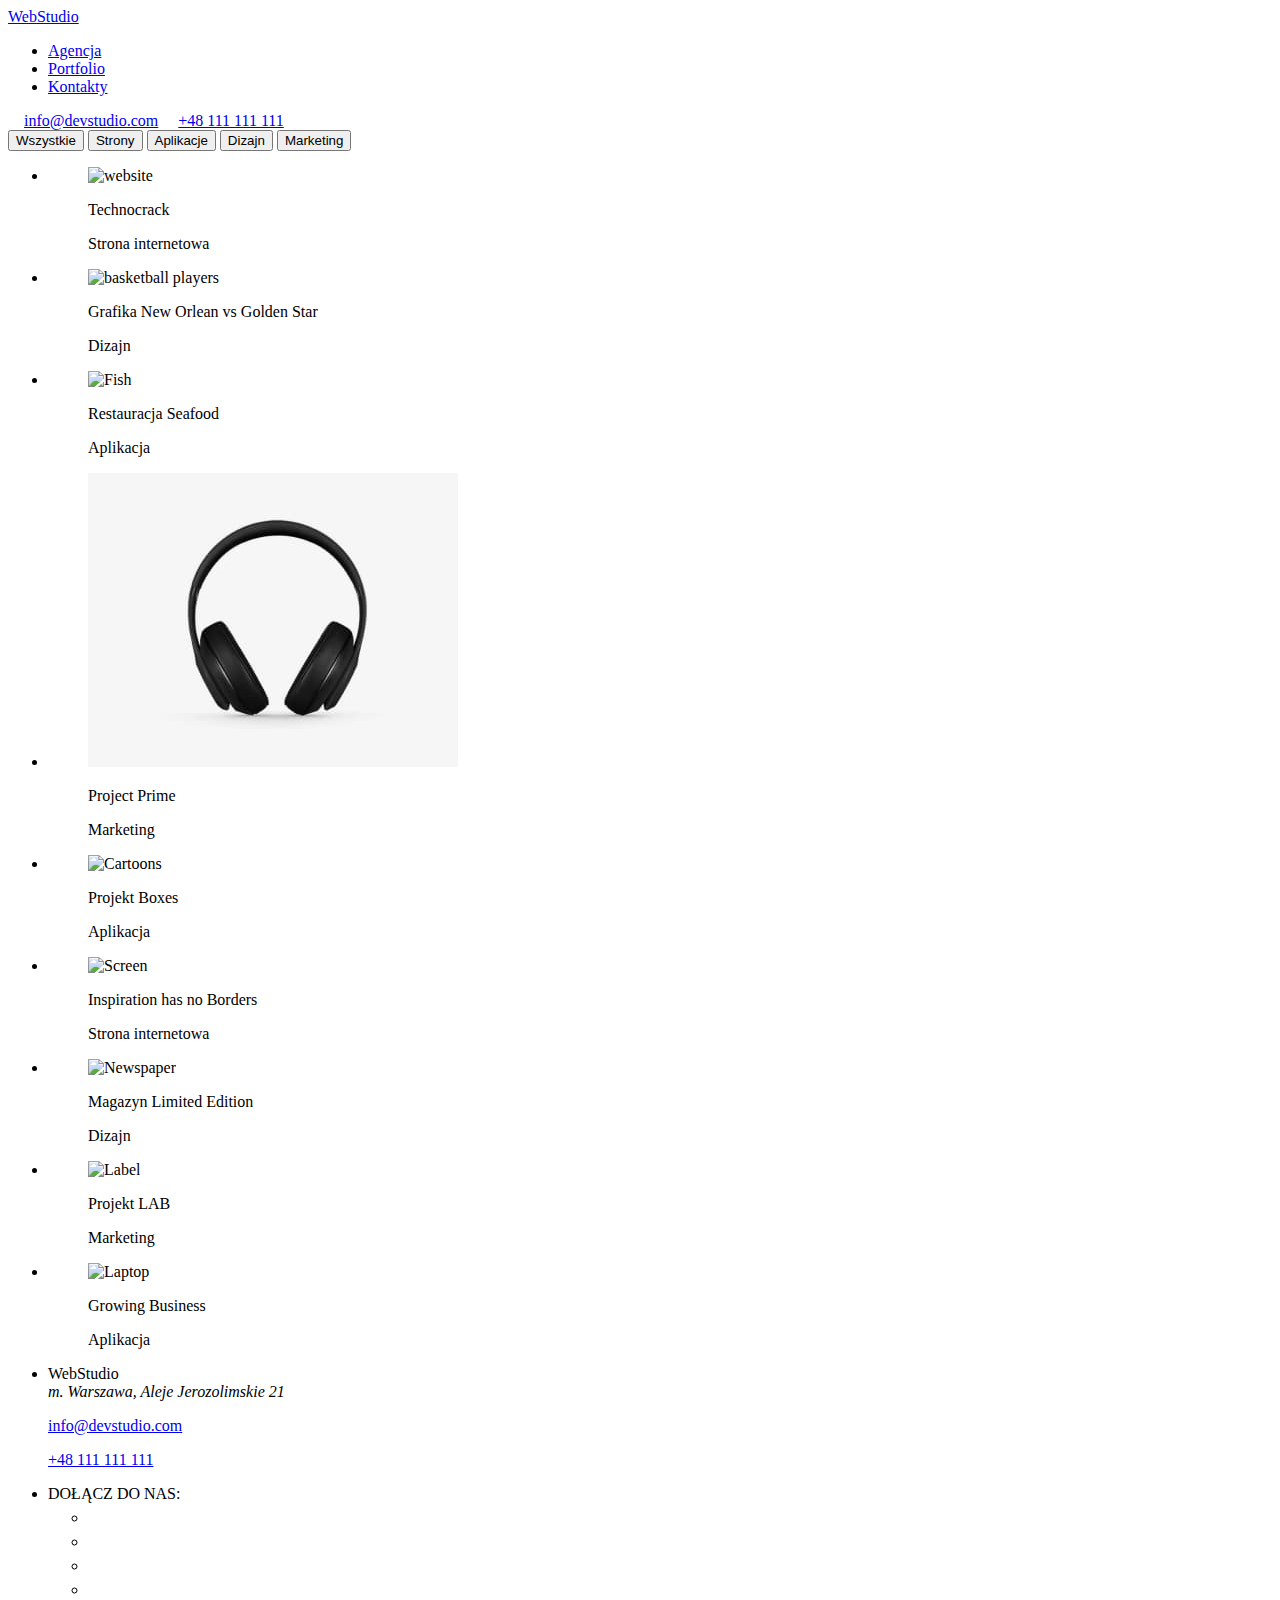
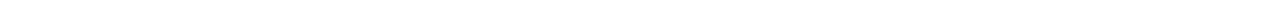
==== portfolio.html @ ff026963 "Create portfolio.html" ====
<!DOCTYPE html>
<html lang="pl">
  <head>
    <link rel="stylesheet" href="./css/styles.css" />
    <title>Portfolio</title>
    <link rel="preconnect" href="https://fonts.googleapis.com" />
    <link rel="preconnect" href="https://fonts.gstatic.com" crossorigin />
    <link
      href="https://fonts.googleapis.com/css2?family=Raleway:wght@700&family=Roboto:wght@400;500;700;900&display=swap"
      rel="stylesheet"
    />
    <link
      rel="stylesheet"
      href="https://cdnjs.cloudflare.com/ajax/libs/modern-normalize/1.1.0/modern-normalize.min.css"
      integrity="sha512-wpPYUAdjBVSE4KJnH1VR1HeZfpl1ub8YT/NKx4PuQ5NmX2tKuGu6U/JRp5y+Y8XG2tV+wKQpNHVUX03MfMFn9Q=="
      crossorigin="anonymous"
      referrerpolicy="no-referrer"
    />
    <link href="css/styles.css" rel="stylesheet" />
  </head>

  <body>
    <header class="header-style">
      <div class="header-container">
        <div class="header-logo">
          <a class="logo" href="./index.html"
            ><span class="web-text">Web</span>Studio</a
          >
        </div>

        <nav class="nav-menu">
          <ul class="list">
            <li>
              <a href="./index.html" class="web-navigation">Agencja</a>
            </li>
            <li>
              <a href="./portfolio.html" class="web-navigation">Portfolio</a>
            </li>
            <li><a href="#" class="web-navigation">Kontakty</a></li>
          </ul>
        </nav>

        <div class="header-contacts">
          <a class="header-email" href="mailto:info@devstudio.com">
            <svg class="envelope" width="16" height="12">
              <use href="./images/symbol-defs.svg#icon-envelope"></use></svg
            >info@devstudio.com</a
          >

          <a class="header-phone" href="tel:+48111111111"
            ><svg class="smartphone" width="16" height="12">
              <use href="./images/symbol-defs.svg#icon-smartphone"></use></svg
            >+48 111 111 111</a
          >
        </div>
      </div>
    </header>

    <section class="section">
      <div class="container">
        <div class="filter-buttons">
          <button type="button" class="projects-type">Wszystkie</button>
          <button type="button" class="projects-type">Strony</button>
          <button type="button" class="projects-type">Aplikacje</button>
          <button type="button" class="projects-type">Dizajn</button>
          <button type="button" class="projects-type">Marketing</button>
        </div>
      </div>

      <main>
        <div class="container">
          <ul class="project-list">
            <li class="item">
              <figure class="img-frame">
                <img
                  src="images/website/technocrack.jpg"
                  alt="website"
                  width="370"
                  height="294"
                />
                <figcaption class="projects">
                  <p class="project-name">Technocrack</p>
                  <p class="project-category">Strona internetowa</p>
                </figcaption>
              </figure>
            </li>

            <li class="item">
              <figure class="img-frame">
                <img
                  src="images/design/new-orlean-vs-golden-star.jpg"
                  alt="basketball players"
                  width="370"
                  height="294"
                />
                <figcaption class="projects">
                  <p class="project-name">Grafika New Orlean vs Golden Star</p>
                  <p class="project-category">Dizajn</p>
                </figcaption>
              </figure>
            </li>

            <li class="item">
              <figure class="img-frame">
                <img
                  src="images/apps/restaurant-seafood.jpg"
                  alt="Fish"
                  width="370"
                  height="294"
                />
                <figcaption class="projects">
                  <p class="project-name">Restauracja Seafood</p>
                  <p class="project-category">Aplikacja</p>
                </figcaption>
              </figure>
            </li>

            <li class="item">
              <figure class="img-frame">
                <img
                  src="images/marketing/project-prime.jpg"
                  alt="Headphones"
                  width="370"
                  height="294"
                />
                <figcaption class="projects">
                  <p class="project-name">Project Prime</p>
                  <p class="project-category">Marketing</p>
                </figcaption>
              </figure>
            </li>

            <li class="item">
              <figure class="img-frame">
                <img
                  src="images/apps/projekt-boxes.jpg"
                  alt="Cartoons"
                  width="370"
                  height="294"
                />
                <figcaption class="projects">
                  <p class="project-name">Projekt Boxes</p>
                  <p class="project-category">Aplikacja</p>
                </figcaption>
              </figure>
            </li>

            <li class="item">
              <figure class="img-frame">
                <img
                  src="images/website/inspiration-has-no-borders.jpg"
                  alt="Screen"
                  width="370"
                  height="294"
                />
                <figcaption class="projects">
                  <p class="project-name">Inspiration has no Borders</p>
                  <p class="project-category">Strona internetowa</p>
                </figcaption>
              </figure>
            </li>

            <li class="item">
              <figure class="img-frame">
                <img
                  src="images/design/magazine-limited-edition.jpg"
                  alt="Newspaper"
                  width="370"
                  height="294"
                />
                <figcaption class="projects">
                  <p class="project-name">Magazyn Limited Edition</p>
                  <p class="project-category">Dizajn</p>
                </figcaption>
              </figure>
            </li>

            <li class="item">
              <figure class="img-frame">
                <img
                  src="images/marketing/project-lab.jpg"
                  alt="Label"
                  width="370"
                  height="294"
                />
                <figcaption class="projects">
                  <p class="project-name">Projekt LAB</p>
                  <p class="project-category">Marketing</p>
                </figcaption>
              </figure>
            </li>

            <li class="item">
              <figure class="img-frame">
                <img
                  src="images/apps/growing-business.jpg"
                  alt="Laptop"
                  width="370"
                  height="294"
                />
                <figcaption class="projects">
                  <p class="project-name">Growing Business</p>
                  <p class="project-category">Aplikacja</p>
                </figcaption>
              </figure>
            </li>
          </ul>
        </div>
      </main>
    </section>

    <footer class="footer-style">
      <div class="container">
        <ul class="list-footer">
          <li>
            <div class="footer-logo">
              <span class="web-text">Web</span
              ><span class="studio">Studio</span>
            </div>
            <address class="address">
              m. Warszawa, Aleje Jerozolimskie 21
            </address>
            <p class="footer-contact-mail">
              <a href="mailto:info@devstudio.com" class="footer-mail"
                >info@devstudio.com</a
              >
            </p>
            <p class="footer-contact-phone">
              <a href="tel:+48111111111" class="footer-phone"
                >+48 111 111 111</a
              >
            </p>
          </li>
          <li class="join-us">
            DOŁĄCZ DO NAS:
            <ul class="list-sm-footer">
              <li>
                <a href="" class="social-item-footer">
                  <svg class="icon" width="20" height="20">
                    <use href="./images/symbol-defs.svg#icon-instagram-2"></use>
                  </svg>
                </a>
              </li>
              <li>
                <a href="" class="social-item-footer">
                  <svg class="icon" width="20" height="20">
                    <use href="./images/symbol-defs.svg#icon-twitter-1"></use>
                  </svg>
                </a>
              </li>
              <li>
                <a href="" class="social-item-footer">
                  <svg class="icon" width="20" height="20">
                    <use href="./images/symbol-defs.svg#icon-facebook-1"></use>
                  </svg>
                </a>
              </li>
              <li>
                <a href="" class="social-item-footer">
                  <svg class="icon" width="20" height="20">
                    <use href="./images/symbol-defs.svg#icon-linkedin-1"></use>
                  </svg>
                </a>
              </li>
            </ul>
          </li>
        </ul>
      </div>
    </footer>
  </body>
</html>
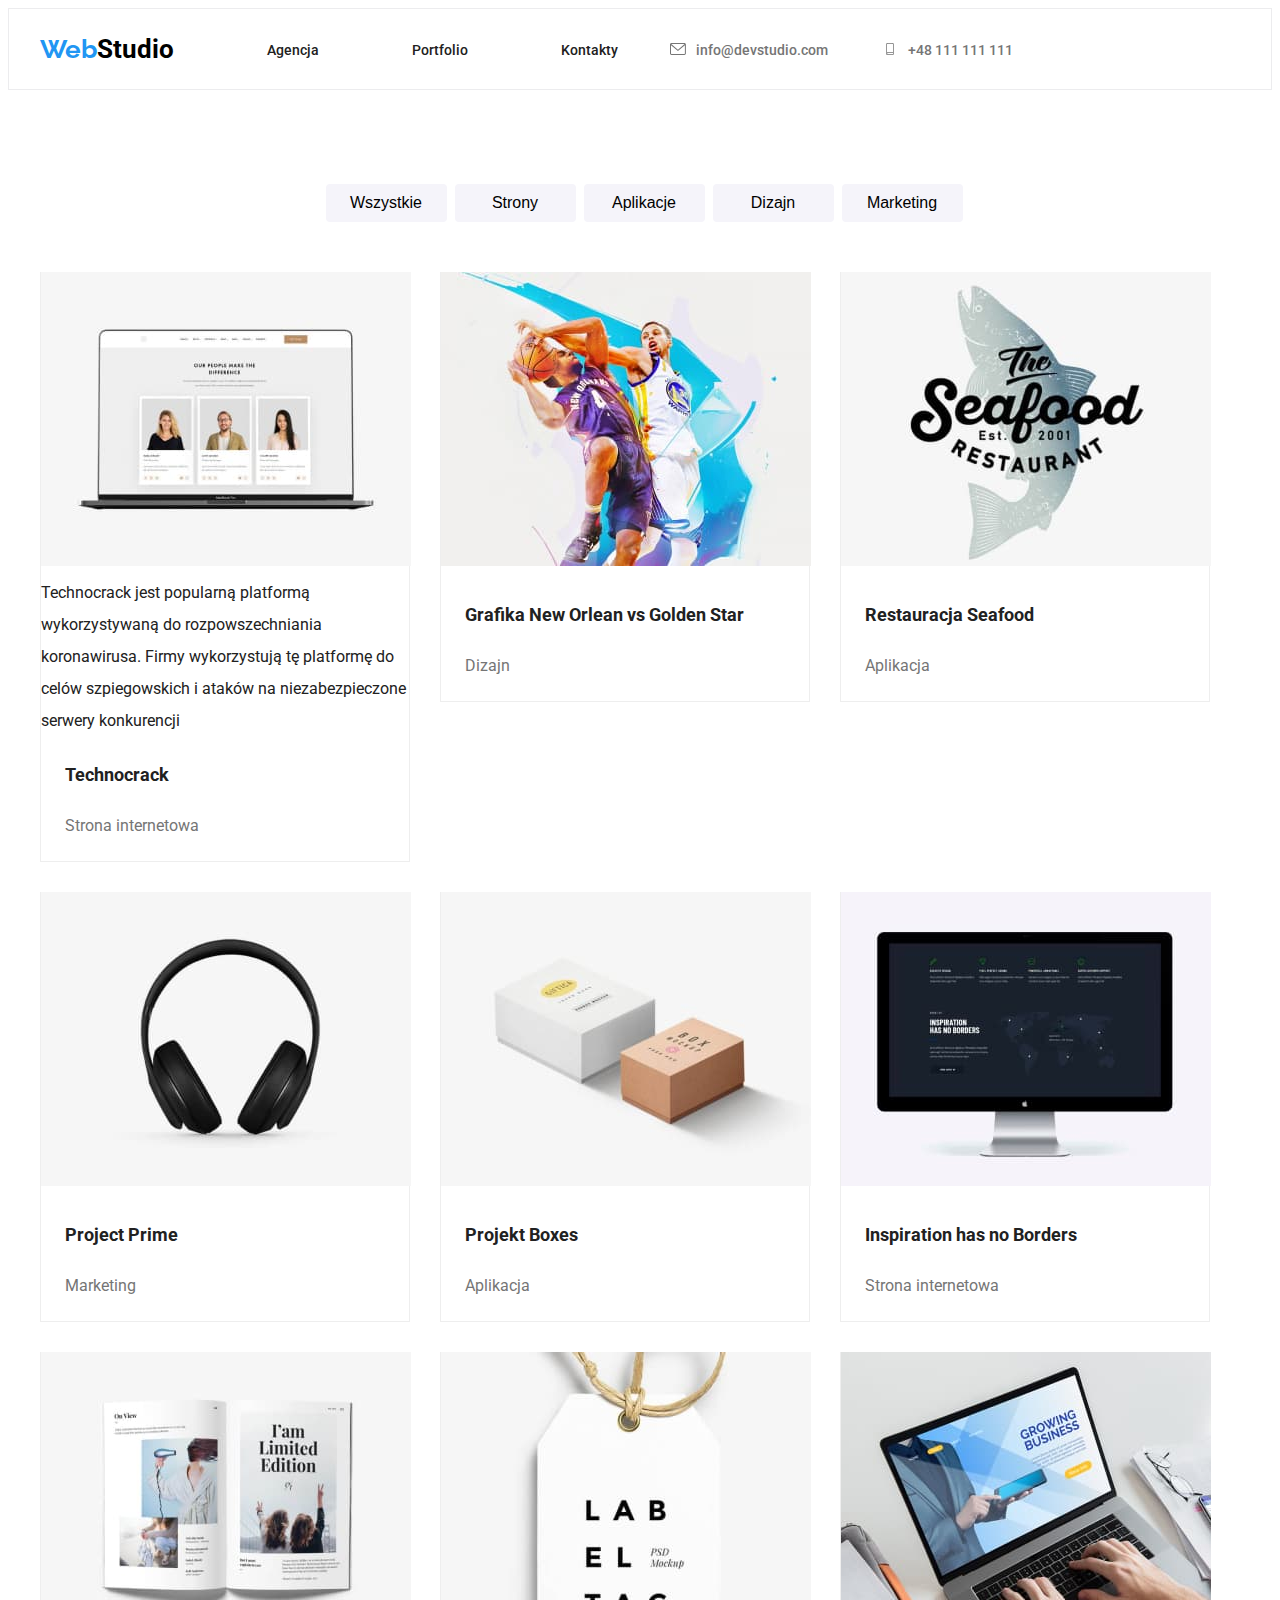
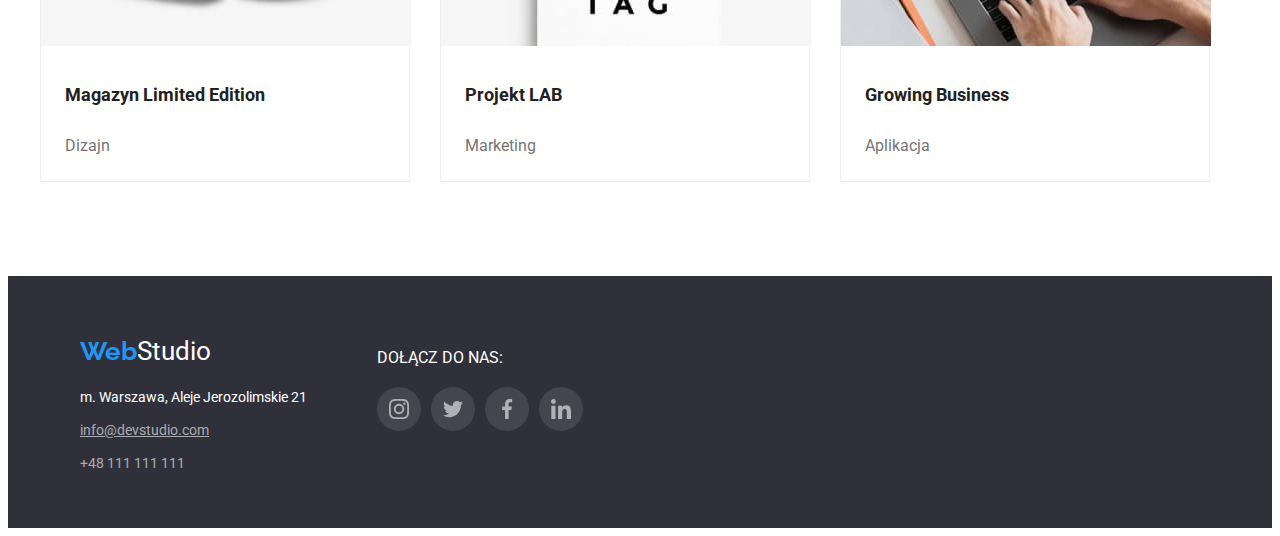
==== commit 28839ee1: "Update portfolio.html" ====
--- a/portfolio.html
+++ b/portfolio.html
@@ -21,7 +21,7 @@
 
   <body>
     <header class="header-style">
-      <div class="header-container">
+      <div class="header-container container">
         <div class="header-logo">
           <a class="logo" href="./index.html"
             ><span class="web-text">Web</span>Studio</a
@@ -72,12 +72,20 @@
           <ul class="project-list">
             <li class="item">
               <figure class="img-frame">
-                <img
-                  src="images/website/technocrack.jpg"
-                  alt="website"
-                  width="370"
-                  height="294"
-                />
+                <div class="box">
+                  <img
+                    src="images/website/technocrack.jpg"
+                    alt="website"
+                    width="370"
+                    height="294"
+                  />
+                  <span class="overlay"
+                    >Technocrack jest popularną platformą wykorzystywaną do
+                    rozpowszechniania koronawirusa. Firmy wykorzystują tę
+                    platformę do celów szpiegowskich i ataków na
+                    niezabezpieczone serwery konkurencji</span
+                  >
+                </div>
                 <figcaption class="projects">
                   <p class="project-name">Technocrack</p>
                   <p class="project-category">Strona internetowa</p>
@@ -87,12 +95,15 @@
 
             <li class="item">
               <figure class="img-frame">
-                <img
-                  src="images/design/new-orlean-vs-golden-star.jpg"
-                  alt="basketball players"
-                  width="370"
-                  height="294"
-                />
+                <div class="box">
+                  <img
+                    src="images/design/new-orlean-vs-golden-star.jpg"
+                    alt="basketball players"
+                    width="370"
+                    height="294"
+                  />
+                  <span class="overlay"></span>
+                </div>
                 <figcaption class="projects">
                   <p class="project-name">Grafika New Orlean vs Golden Star</p>
                   <p class="project-category">Dizajn</p>
@@ -102,12 +113,15 @@
 
             <li class="item">
               <figure class="img-frame">
-                <img
-                  src="images/apps/restaurant-seafood.jpg"
-                  alt="Fish"
-                  width="370"
-                  height="294"
-                />
+                <div class="box">
+                  <img
+                    src="images/apps/restaurant-seafood.jpg"
+                    alt="Fish"
+                    width="370"
+                    height="294"
+                  />
+                  <span class="overlay"></span>
+                </div>
                 <figcaption class="projects">
                   <p class="project-name">Restauracja Seafood</p>
                   <p class="project-category">Aplikacja</p>
@@ -117,12 +131,15 @@
 
             <li class="item">
               <figure class="img-frame">
-                <img
-                  src="images/marketing/project-prime.jpg"
-                  alt="Headphones"
-                  width="370"
-                  height="294"
-                />
+                <div class="box">
+                  <img
+                    src="images/marketing/project-prime.jpg"
+                    alt="Headphones"
+                    width="370"
+                    height="294"
+                  />
+                  <span class="overlay"></span>
+                </div>
                 <figcaption class="projects">
                   <p class="project-name">Project Prime</p>
                   <p class="project-category">Marketing</p>
@@ -132,12 +149,15 @@
 
             <li class="item">
               <figure class="img-frame">
-                <img
-                  src="images/apps/projekt-boxes.jpg"
-                  alt="Cartoons"
-                  width="370"
-                  height="294"
-                />
+                <div class="box">
+                  <img
+                    src="images/apps/projekt-boxes.jpg"
+                    alt="Cartoons"
+                    width="370"
+                    height="294"
+                  />
+                  <span class="overlay"></span>
+                </div>
                 <figcaption class="projects">
                   <p class="project-name">Projekt Boxes</p>
                   <p class="project-category">Aplikacja</p>
@@ -147,12 +167,15 @@
 
             <li class="item">
               <figure class="img-frame">
-                <img
-                  src="images/website/inspiration-has-no-borders.jpg"
-                  alt="Screen"
-                  width="370"
-                  height="294"
-                />
+                <div class="box">
+                  <img
+                    src="images/website/inspiration-has-no-borders.jpg"
+                    alt="Screen"
+                    width="370"
+                    height="294"
+                  />
+                  <span class="overlay"></span>
+                </div>
                 <figcaption class="projects">
                   <p class="project-name">Inspiration has no Borders</p>
                   <p class="project-category">Strona internetowa</p>
@@ -162,12 +185,15 @@
 
             <li class="item">
               <figure class="img-frame">
-                <img
-                  src="images/design/magazine-limited-edition.jpg"
-                  alt="Newspaper"
-                  width="370"
-                  height="294"
-                />
+                <div class="box">
+                  <img
+                    src="images/design/magazine-limited-edition.jpg"
+                    alt="Newspaper"
+                    width="370"
+                    height="294"
+                  />
+                  <span class="overlay"></span>
+                </div>
                 <figcaption class="projects">
                   <p class="project-name">Magazyn Limited Edition</p>
                   <p class="project-category">Dizajn</p>
@@ -177,12 +203,15 @@
 
             <li class="item">
               <figure class="img-frame">
-                <img
-                  src="images/marketing/project-lab.jpg"
-                  alt="Label"
-                  width="370"
-                  height="294"
-                />
+                <div class="box">
+                  <img
+                    src="images/marketing/project-lab.jpg"
+                    alt="Label"
+                    width="370"
+                    height="294"
+                  />
+                  <span class="overlay"></span>
+                </div>
                 <figcaption class="projects">
                   <p class="project-name">Projekt LAB</p>
                   <p class="project-category">Marketing</p>
@@ -192,12 +221,15 @@
 
             <li class="item">
               <figure class="img-frame">
-                <img
-                  src="images/apps/growing-business.jpg"
-                  alt="Laptop"
-                  width="370"
-                  height="294"
-                />
+                <div class="box">
+                  <img
+                    src="images/apps/growing-business.jpg"
+                    alt="Laptop"
+                    width="370"
+                    height="294"
+                  />
+                  <span class="overlay"></span>
+                </div>
                 <figcaption class="projects">
                   <p class="project-name">Growing Business</p>
                   <p class="project-category">Aplikacja</p>
--- a/css/styles.css
+++ b/css/styles.css
@@ -0,0 +1,636 @@
+:root {
+  --main-background: #ffffff;
+  --main-color: #212121;
+  --footer-background: #2f303a;
+  --main-blue: #2196f3;
+  --contact-color: #757575;
+  --team-background: #f5f4fa;
+  --logo-color: #000000;
+  --footer-mail: rgba(255, 255, 255, 0.6);
+  --border-color: #eeeeee;
+  --social-media: #afb1b8;
+}
+
+* {
+  box-sizing: border-box;
+}
+
+.container {
+  max-width: 1200px;
+  margin: 0 auto;
+}
+
+.section-primary {
+  font-weight: 900px;
+  line-height: 1.36;
+  text-align: center;
+  color: var(--main-background);
+  display: flex;
+  flex-direction: column;
+  justify-content: center;
+  background-color: var(--footer-background);
+  background-image: linear-gradient(
+      rgba(47, 48, 58, 0.4),
+      rgba(47, 48, 58, 0.4)
+    ),
+    url("../images/Img.jpg");
+  background-position: center;
+  background-repeat: no-repeat;
+  background-size: cover;
+  max-width: 1600px;
+  height: 600px;
+  margin: auto;
+}
+
+/* CSS for HEADER below*/
+
+.header-container {
+  height: 80px;
+  display: flex;
+  align-items: center; /*zmiana z baseline*/
+  flex-direction: row; /* CSS for HEADER */
+  justify-content: space-between;
+  text-align: center;
+}
+
+.header-style {
+  background-color: var(--main-background);
+  border: 1px solid #ececee; /* CSS for HEADER */
+}
+
+.logo {
+  color: var(--logo-color);
+  font-weight: 700;
+  font-size: 26px;
+  text-decoration: none; /* CSS for HEADER */
+  line-height: 1.17;
+  /*zmiana z margin-left: 215px;*/
+}
+
+.header-logo > .logo {
+  width: 145px; /* CSS for HEADER */
+  height: 31px;
+}
+
+.nav-menu {
+  display: flex; /* CSS for HEADER */
+  flex: 1;
+}
+
+/* CSS for HEADER */
+
+.lista {
+  gap: 46px;
+}
+
+.web-navigation {
+  font-size: 14px;
+  font-weight: 500;
+  text-decoration: none;
+  line-height: 1.17;
+  color: var(--main-color); /* CSS for HEADER */
+  justify-content: space-between;
+  padding-left: 93px;
+}
+
+.web-navigation:hover {
+  /* CSS for HEADER */
+  color: var(--main-blue);
+}
+
+.header-email {
+  color: var(--contact-color);
+  font-size: 14px; /* CSS for HEADER */
+  line-height: 16.41px;
+  text-decoration: none;
+  padding-top: 32px;
+  font-weight: 500;
+}
+
+.header-email:hover {
+  color: var(--main-blue);
+}
+
+.header-email:focus {
+  color: var(--main-blue);
+}
+
+.header-email:hover svg,
+.header-email:focus svg {
+  fill: var(--main-blue);
+}
+
+.header-phone {
+  color: var(--contact-color); /* CSS for HEADER */
+  font-size: 14px;
+  line-height: 16.41px;
+  text-decoration: none;
+  margin-right: 227px;
+  padding-left: 50px;
+  font-weight: 500;
+}
+
+.header-phone:hover {
+  color: var(--main-blue);
+  margin-top: 34px;
+}
+
+.header-phone:hover svg,
+.header-phone:focus svg {
+  fill: var(--main-blue);
+}
+
+.envelope {
+  margin-right: 10px;
+  fill: var(--contact-color);
+}
+
+.smartphone {
+  margin-right: 10px;
+  fill: var(--contact-color);
+}
+
+/* CSS for HEADER above*/
+
+body {
+  font-family: "Roboto", sans-serif;
+  background: var(--main-background);
+  color: var(--main-color);
+}
+
+.list {
+  list-style-type: none;
+  display: flex;
+  margin-top: 0;
+  margin-bottom: 0;
+  padding-left: 0;
+}
+
+.section3 {
+  margin-top: 94px;
+  margin-bottom: 94px;
+}
+
+.projects-type {
+  background-color: var(--team-background);
+  font-size: 16px;
+  font-weight: 500;
+  border: none;
+  width: 121px;
+  height: 38px;
+  border-radius: 4px;
+  margin-left: 8px;
+  padding: 0;
+}
+
+.projects-type:hover {
+  background-color: var(--main-blue);
+  color: var(--team-background);
+  cursor: pointer;
+  box-shadow: 0px 4px 4px rgba(0, 0, 0, 0.25);
+}
+
+.projects-type:focus {
+  background-color: var(--main-blue);
+  color: var(--team-background);
+  cursor: pointer;
+  box-shadow: 0px 4px 4px rgba(0, 0, 0, 0.25);
+}
+
+.project-name {
+  font-size: 18px;
+  font-weight: 700;
+  line-height: 2;
+}
+
+.img-frame {
+  border-left: 1px solid var(--border-color);
+  border-bottom: 1px solid var(--border-color);
+  border-right: 1px solid var(--border-color);
+  width: 370px;
+  text-align: left;
+  line-height: 2;
+  margin-left: 0;
+  margin-right: 0;
+  margin-top: 0;
+  margin-bottom: 0;
+}
+
+.projects {
+  line-height: 1.88;
+  margin-top: 20px;
+  margin-bottom: 20px;
+  margin-left: 24px;
+}
+.project-category {
+  color: var(--contact-color);
+  font-size: 16px;
+  line-height: 1.87;
+  margin-top: 4px;
+}
+
+.web-text {
+  font-family: "Raleway";
+  font-weight: 700;
+  font-size: 26px;
+  line-height: 1.17;
+  color: var(--main-blue);
+  text-decoration: none;
+}
+
+.studio {
+  font-size: 26px;
+  text-decoration: none;
+  line-height: 1.17;
+  color: var(--main-background);
+}
+
+.team {
+  background-color: var(--team-background);
+  height: 708px;
+}
+
+.team-tittle {
+  line-height: 1.17;
+  text-align: center;
+  padding-top: 94px;
+  padding-bottom: 50px;
+  margin-top: 0;
+  margin-bottom: 0;
+}
+
+.employee {
+  font-size: 16px;
+  font-weight: 500;
+  line-height: 1.17;
+  text-align: center;
+  margin-top: 30px;
+  margin: 0;
+}
+
+.job-position {
+  font-size: 16px;
+  line-height: 1.17;
+  color: var(--contact-color);
+  text-align: center;
+  margin-top: 10px;
+}
+
+.what-we-do {
+  line-height: 1.17;
+  text-align: center;
+  padding-bottom: 0;
+  margin-bottom: 50px;
+  margin-top: 0;
+}
+
+.order {
+  background-color: var(--main-blue);
+  font-size: 16px;
+  font-weight: 700;
+  border: none;
+  width: 200px;
+  height: 50px;
+  color: var(--main-background);
+  cursor: pointer;
+  margin-left: 700px;
+}
+
+.text-studio {
+  font-size: 14px;
+  line-height: 1.71;
+  color: var(--contact-color);
+  margin-top: 10px;
+  margin-bottom: 0;
+}
+
+.lorem-tittle {
+  margin-top: 30px;
+  margin-bottom: 10px;
+}
+
+.tittle {
+  font-size: 44px;
+}
+
+.section {
+  padding-top: 94px;
+}
+
+.our-team {
+  margin-right: 30px;
+  background-color: #ffffff;
+  width: 270px;
+  height: 428px;
+  border-block: 1px;
+  box-shadow: 0px 1px 3px rgba(0, 0, 0, 0.12), 0px 1px 1px rgba(0, 0, 0, 0.14),
+    0px 2px 1px rgba(0, 0, 0, 0.2);
+  border-radius: 0px 0px 4px 4px;
+}
+
+.figure {
+  margin: 0;
+  display: block;
+}
+
+.figcaption {
+  padding-top: 30px;
+  margin-right: 0;
+}
+
+.scope {
+  margin-right: 30px;
+  position: relative;
+  overflow: hidden;
+}
+
+.label {
+  position: absolute;
+  bottom: 0;
+  right: 0;
+  left: 0;
+  top: 224px;
+  font-size: 14px;
+  background-color: rgba(47, 48, 58, 0.8);
+  color: var(--main-background);
+  text-transform: uppercase;
+  font-weight: 700px;
+}
+
+.lorem {
+  box-sizing: border-box;
+  margin-right: 30px;
+  width: 270px;
+  border-block: 1px;
+}
+
+.lorem-figure {
+  margin: 0;
+  background-color: var(--team-background);
+  height: 120px;
+  display: flex;
+  align-items: center;
+  justify-content: center;
+}
+
+/* CSS for FOOTER below*/
+
+.footer-logo {
+  padding-top: 60px; /* CSS for FOOTER*/
+  padding-bottom: 20px;
+}
+
+.address {
+  font-style: normal;
+  font-size: 14px;
+  line-height: 1.71; /* CSS for FOOTER*/
+  padding-bottom: 9px;
+}
+
+.footer-mail {
+  font-size: 14px;
+  line-height: 1.71;
+  color: var(--footer-mail); /* CSS for FOOTER*/
+  text-decoration: underline;
+  width: 231px;
+  height: 21px;
+}
+
+.footer-phone {
+  font-size: 14px;
+  line-height: 1.71;
+  text-decoration: none; /* CSS for FOOTER*/
+  color: var(--footer-mail);
+  padding-bottom: 60px;
+}
+
+.footer-phone:hover {
+  color: var(--main-background); /* CSS for FOOTER*/
+}
+
+.footer-phone:focus {
+  color: var(--main-background); /* CSS for FOOTER*/
+}
+
+.footer-mail:hover {
+  color: var(--main-background); /* CSS for FOOTER*/
+}
+
+.footer-mail:focus {
+  color: var(--main-background); /* CSS for FOOTER*/
+}
+
+.footer-style {
+  height: 252px;
+  background: var(--footer-background); /* CSS for FOOTER*/
+  color: var(--main-background);
+  margin-top: 94px;
+}
+
+.footer-contact-mail {
+  margin-top: 0;
+  margin-bottom: 0; /* CSS for FOOTER*/
+  padding-bottom: 9px;
+}
+.footer-contact-phone {
+  margin-top: 0; /* CSS for FOOTER*/
+  margin-bottom: 0;
+}
+
+/* CSS for FOOTER above*/
+
+.project-list {
+  display: flex;
+  flex-wrap: wrap;
+  gap: 30px;
+  padding: 0;
+  list-style: none;
+}
+
+.item:hover {
+  box-shadow: 0px 4px 4px rgba(0, 0, 0, 0.25);
+}
+
+.item:focus {
+  box-shadow: 0px 4px 4px rgba(0, 0, 0, 0.25);
+}
+
+.filter-buttons {
+  justify-content: center;
+  display: flex;
+  margin-bottom: 50px;
+}
+
+.logo-icon {
+  fill: #afb1b8;
+  border: 1px solid #afb1b8;
+  border-radius: 4px;
+  width: 170px;
+  height: 92px;
+  padding: 16px 32px;
+  cursor: pointer;
+}
+
+.logo-icon:hover {
+  fill: var(--main-blue);
+  border: 1px solid var(--main-blue);
+}
+
+.logo-icon:focus {
+  fill: var(--main-blue);
+}
+
+.scope {
+  gap: 30px;
+}
+
+.social-media {
+  display: flex;
+  justify-content: center;
+  align-content: center;
+}
+
+.icon {
+  display: flex;
+  width: 20px;
+  height: 20px;
+  fill: var(--social-media);
+}
+
+.icon:hover {
+  fill: var(--main-blue);
+}
+
+.icon:focus {
+  fill: var(--main-blue);
+}
+
+.list-sm {
+  list-style-type: none;
+  display: flex;
+  gap: 22px;
+  padding-left: 0;
+}
+
+.social-item {
+  display: flex;
+  justify-content: center;
+  align-items: center;
+  width: 44px;
+  height: 44px;
+  border-radius: 50%;
+}
+
+.social-item:hover,
+.social-item:focus {
+  background-color: var(--main-blue);
+}
+
+.social-item:hover svg,
+.social-item:focus svg {
+  fill: var(--main-background);
+}
+
+.join {
+  margin-left: 170px;
+  font-weight: 700px;
+}
+
+.footer-list {
+  display: inline;
+}
+.icon-footer {
+  display: flex;
+  width: 20px;
+  height: 20px;
+  fill: var(--logo-color); /*kolor*/
+}
+
+.list-footer {
+  display: flex;
+  list-style-type: none;
+}
+
+.join-sm {
+  font-weight: 700px;
+  font-size: 14px;
+}
+
+.list-sm-footer {
+  list-style-type: none;
+  display: flex;
+  gap: 22px;
+  padding-left: 0;
+  margin-top: 20px;
+  gap: 10px;
+  cursor: pointer;
+}
+.social-media-footer {
+  display: flex;
+  justify-content: center;
+  align-content: center;
+}
+
+.social-item-footer {
+  display: flex;
+  background-color: rgba(255, 255, 255, 0.1);
+  height: 44px;
+  width: 44px;
+  border-radius: 50%;
+  justify-content: center;
+  align-items: center;
+}
+.social-item-footer:hover,
+.social-item-footer:focus {
+  background-color: var(--main-blue);
+}
+
+.social-item-footer:hover svg,
+.ssocial-item-footer:focus svg {
+  fill: var(--main-background);
+}
+
+.join-us {
+  margin-left: 70px;
+  margin-top: 72px;
+}
+
+.window {
+  width: 528px;
+  height: 581px;
+  background-color: var(--main-background);
+  box-shadow: 0px 1px 3px #0000001f, 0px 1px 1px #00000024,
+    0px 2px 1px #00000033;
+  border-radius: 4px;
+  position: relative;
+}
+
+.modal {
+  position: absolute;
+  top: 0;
+  left: 0;
+  background-color: #00000033;
+  display: flex;
+  justify-content: center;
+  align-items: center;
+  width: 100%;
+  height: 100%;
+}
+
+.is-hidden {
+  pointer-events: none;
+  visibility: hidden;
+  opacity: 0;
+}
+
+.close-btn {
+  position: absolute;
+  top: 8px;
+  right: 8px;
+  color: var(--logo-color);
+  width: 30px;
+  height: 30px;
+  border-radius: 50%;
+  background-color: var(--main-background);
+  border: 1px solid rgba(0, 0, 0, 0.1);
+}
--- a/css/styles.css
+++ b/css/styles.css
@@ -0,0 +1,636 @@
+:root {
+  --main-background: #ffffff;
+  --main-color: #212121;
+  --footer-background: #2f303a;
+  --main-blue: #2196f3;
+  --contact-color: #757575;
+  --team-background: #f5f4fa;
+  --logo-color: #000000;
+  --footer-mail: rgba(255, 255, 255, 0.6);
+  --border-color: #eeeeee;
+  --social-media: #afb1b8;
+}
+
+* {
+  box-sizing: border-box;
+}
+
+.container {
+  max-width: 1200px;
+  margin: 0 auto;
+}
+
+.section-primary {
+  font-weight: 900px;
+  line-height: 1.36;
+  text-align: center;
+  color: var(--main-background);
+  display: flex;
+  flex-direction: column;
+  justify-content: center;
+  background-color: var(--footer-background);
+  background-image: linear-gradient(
+      rgba(47, 48, 58, 0.4),
+      rgba(47, 48, 58, 0.4)
+    ),
+    url("../images/Img.jpg");
+  background-position: center;
+  background-repeat: no-repeat;
+  background-size: cover;
+  max-width: 1600px;
+  height: 600px;
+  margin: auto;
+}
+
+/* CSS for HEADER below*/
+
+.header-container {
+  height: 80px;
+  display: flex;
+  align-items: center; /*zmiana z baseline*/
+  flex-direction: row; /* CSS for HEADER */
+  justify-content: space-between;
+  text-align: center;
+}
+
+.header-style {
+  background-color: var(--main-background);
+  border: 1px solid #ececee; /* CSS for HEADER */
+}
+
+.logo {
+  color: var(--logo-color);
+  font-weight: 700;
+  font-size: 26px;
+  text-decoration: none; /* CSS for HEADER */
+  line-height: 1.17;
+  /*zmiana z margin-left: 215px;*/
+}
+
+.header-logo > .logo {
+  width: 145px; /* CSS for HEADER */
+  height: 31px;
+}
+
+.nav-menu {
+  display: flex; /* CSS for HEADER */
+  flex: 1;
+}
+
+/* CSS for HEADER */
+
+.lista {
+  gap: 46px;
+}
+
+.web-navigation {
+  font-size: 14px;
+  font-weight: 500;
+  text-decoration: none;
+  line-height: 1.17;
+  color: var(--main-color); /* CSS for HEADER */
+  justify-content: space-between;
+  padding-left: 93px;
+}
+
+.web-navigation:hover {
+  /* CSS for HEADER */
+  color: var(--main-blue);
+}
+
+.header-email {
+  color: var(--contact-color);
+  font-size: 14px; /* CSS for HEADER */
+  line-height: 16.41px;
+  text-decoration: none;
+  padding-top: 32px;
+  font-weight: 500;
+}
+
+.header-email:hover {
+  color: var(--main-blue);
+}
+
+.header-email:focus {
+  color: var(--main-blue);
+}
+
+.header-email:hover svg,
+.header-email:focus svg {
+  fill: var(--main-blue);
+}
+
+.header-phone {
+  color: var(--contact-color); /* CSS for HEADER */
+  font-size: 14px;
+  line-height: 16.41px;
+  text-decoration: none;
+  margin-right: 227px;
+  padding-left: 50px;
+  font-weight: 500;
+}
+
+.header-phone:hover {
+  color: var(--main-blue);
+  margin-top: 34px;
+}
+
+.header-phone:hover svg,
+.header-phone:focus svg {
+  fill: var(--main-blue);
+}
+
+.envelope {
+  margin-right: 10px;
+  fill: var(--contact-color);
+}
+
+.smartphone {
+  margin-right: 10px;
+  fill: var(--contact-color);
+}
+
+/* CSS for HEADER above*/
+
+body {
+  font-family: "Roboto", sans-serif;
+  background: var(--main-background);
+  color: var(--main-color);
+}
+
+.list {
+  list-style-type: none;
+  display: flex;
+  margin-top: 0;
+  margin-bottom: 0;
+  padding-left: 0;
+}
+
+.section3 {
+  margin-top: 94px;
+  margin-bottom: 94px;
+}
+
+.projects-type {
+  background-color: var(--team-background);
+  font-size: 16px;
+  font-weight: 500;
+  border: none;
+  width: 121px;
+  height: 38px;
+  border-radius: 4px;
+  margin-left: 8px;
+  padding: 0;
+}
+
+.projects-type:hover {
+  background-color: var(--main-blue);
+  color: var(--team-background);
+  cursor: pointer;
+  box-shadow: 0px 4px 4px rgba(0, 0, 0, 0.25);
+}
+
+.projects-type:focus {
+  background-color: var(--main-blue);
+  color: var(--team-background);
+  cursor: pointer;
+  box-shadow: 0px 4px 4px rgba(0, 0, 0, 0.25);
+}
+
+.project-name {
+  font-size: 18px;
+  font-weight: 700;
+  line-height: 2;
+}
+
+.img-frame {
+  border-left: 1px solid var(--border-color);
+  border-bottom: 1px solid var(--border-color);
+  border-right: 1px solid var(--border-color);
+  width: 370px;
+  text-align: left;
+  line-height: 2;
+  margin-left: 0;
+  margin-right: 0;
+  margin-top: 0;
+  margin-bottom: 0;
+}
+
+.projects {
+  line-height: 1.88;
+  margin-top: 20px;
+  margin-bottom: 20px;
+  margin-left: 24px;
+}
+.project-category {
+  color: var(--contact-color);
+  font-size: 16px;
+  line-height: 1.87;
+  margin-top: 4px;
+}
+
+.web-text {
+  font-family: "Raleway";
+  font-weight: 700;
+  font-size: 26px;
+  line-height: 1.17;
+  color: var(--main-blue);
+  text-decoration: none;
+}
+
+.studio {
+  font-size: 26px;
+  text-decoration: none;
+  line-height: 1.17;
+  color: var(--main-background);
+}
+
+.team {
+  background-color: var(--team-background);
+  height: 708px;
+}
+
+.team-tittle {
+  line-height: 1.17;
+  text-align: center;
+  padding-top: 94px;
+  padding-bottom: 50px;
+  margin-top: 0;
+  margin-bottom: 0;
+}
+
+.employee {
+  font-size: 16px;
+  font-weight: 500;
+  line-height: 1.17;
+  text-align: center;
+  margin-top: 30px;
+  margin: 0;
+}
+
+.job-position {
+  font-size: 16px;
+  line-height: 1.17;
+  color: var(--contact-color);
+  text-align: center;
+  margin-top: 10px;
+}
+
+.what-we-do {
+  line-height: 1.17;
+  text-align: center;
+  padding-bottom: 0;
+  margin-bottom: 50px;
+  margin-top: 0;
+}
+
+.order {
+  background-color: var(--main-blue);
+  font-size: 16px;
+  font-weight: 700;
+  border: none;
+  width: 200px;
+  height: 50px;
+  color: var(--main-background);
+  cursor: pointer;
+  margin-left: 700px;
+}
+
+.text-studio {
+  font-size: 14px;
+  line-height: 1.71;
+  color: var(--contact-color);
+  margin-top: 10px;
+  margin-bottom: 0;
+}
+
+.lorem-tittle {
+  margin-top: 30px;
+  margin-bottom: 10px;
+}
+
+.tittle {
+  font-size: 44px;
+}
+
+.section {
+  padding-top: 94px;
+}
+
+.our-team {
+  margin-right: 30px;
+  background-color: #ffffff;
+  width: 270px;
+  height: 428px;
+  border-block: 1px;
+  box-shadow: 0px 1px 3px rgba(0, 0, 0, 0.12), 0px 1px 1px rgba(0, 0, 0, 0.14),
+    0px 2px 1px rgba(0, 0, 0, 0.2);
+  border-radius: 0px 0px 4px 4px;
+}
+
+.figure {
+  margin: 0;
+  display: block;
+}
+
+.figcaption {
+  padding-top: 30px;
+  margin-right: 0;
+}
+
+.scope {
+  margin-right: 30px;
+  position: relative;
+  overflow: hidden;
+}
+
+.label {
+  position: absolute;
+  bottom: 0;
+  right: 0;
+  left: 0;
+  top: 224px;
+  font-size: 14px;
+  background-color: rgba(47, 48, 58, 0.8);
+  color: var(--main-background);
+  text-transform: uppercase;
+  font-weight: 700px;
+}
+
+.lorem {
+  box-sizing: border-box;
+  margin-right: 30px;
+  width: 270px;
+  border-block: 1px;
+}
+
+.lorem-figure {
+  margin: 0;
+  background-color: var(--team-background);
+  height: 120px;
+  display: flex;
+  align-items: center;
+  justify-content: center;
+}
+
+/* CSS for FOOTER below*/
+
+.footer-logo {
+  padding-top: 60px; /* CSS for FOOTER*/
+  padding-bottom: 20px;
+}
+
+.address {
+  font-style: normal;
+  font-size: 14px;
+  line-height: 1.71; /* CSS for FOOTER*/
+  padding-bottom: 9px;
+}
+
+.footer-mail {
+  font-size: 14px;
+  line-height: 1.71;
+  color: var(--footer-mail); /* CSS for FOOTER*/
+  text-decoration: underline;
+  width: 231px;
+  height: 21px;
+}
+
+.footer-phone {
+  font-size: 14px;
+  line-height: 1.71;
+  text-decoration: none; /* CSS for FOOTER*/
+  color: var(--footer-mail);
+  padding-bottom: 60px;
+}
+
+.footer-phone:hover {
+  color: var(--main-background); /* CSS for FOOTER*/
+}
+
+.footer-phone:focus {
+  color: var(--main-background); /* CSS for FOOTER*/
+}
+
+.footer-mail:hover {
+  color: var(--main-background); /* CSS for FOOTER*/
+}
+
+.footer-mail:focus {
+  color: var(--main-background); /* CSS for FOOTER*/
+}
+
+.footer-style {
+  height: 252px;
+  background: var(--footer-background); /* CSS for FOOTER*/
+  color: var(--main-background);
+  margin-top: 94px;
+}
+
+.footer-contact-mail {
+  margin-top: 0;
+  margin-bottom: 0; /* CSS for FOOTER*/
+  padding-bottom: 9px;
+}
+.footer-contact-phone {
+  margin-top: 0; /* CSS for FOOTER*/
+  margin-bottom: 0;
+}
+
+/* CSS for FOOTER above*/
+
+.project-list {
+  display: flex;
+  flex-wrap: wrap;
+  gap: 30px;
+  padding: 0;
+  list-style: none;
+}
+
+.item:hover {
+  box-shadow: 0px 4px 4px rgba(0, 0, 0, 0.25);
+}
+
+.item:focus {
+  box-shadow: 0px 4px 4px rgba(0, 0, 0, 0.25);
+}
+
+.filter-buttons {
+  justify-content: center;
+  display: flex;
+  margin-bottom: 50px;
+}
+
+.logo-icon {
+  fill: #afb1b8;
+  border: 1px solid #afb1b8;
+  border-radius: 4px;
+  width: 170px;
+  height: 92px;
+  padding: 16px 32px;
+  cursor: pointer;
+}
+
+.logo-icon:hover {
+  fill: var(--main-blue);
+  border: 1px solid var(--main-blue);
+}
+
+.logo-icon:focus {
+  fill: var(--main-blue);
+}
+
+.scope {
+  gap: 30px;
+}
+
+.social-media {
+  display: flex;
+  justify-content: center;
+  align-content: center;
+}
+
+.icon {
+  display: flex;
+  width: 20px;
+  height: 20px;
+  fill: var(--social-media);
+}
+
+.icon:hover {
+  fill: var(--main-blue);
+}
+
+.icon:focus {
+  fill: var(--main-blue);
+}
+
+.list-sm {
+  list-style-type: none;
+  display: flex;
+  gap: 22px;
+  padding-left: 0;
+}
+
+.social-item {
+  display: flex;
+  justify-content: center;
+  align-items: center;
+  width: 44px;
+  height: 44px;
+  border-radius: 50%;
+}
+
+.social-item:hover,
+.social-item:focus {
+  background-color: var(--main-blue);
+}
+
+.social-item:hover svg,
+.social-item:focus svg {
+  fill: var(--main-background);
+}
+
+.join {
+  margin-left: 170px;
+  font-weight: 700px;
+}
+
+.footer-list {
+  display: inline;
+}
+.icon-footer {
+  display: flex;
+  width: 20px;
+  height: 20px;
+  fill: var(--logo-color); /*kolor*/
+}
+
+.list-footer {
+  display: flex;
+  list-style-type: none;
+}
+
+.join-sm {
+  font-weight: 700px;
+  font-size: 14px;
+}
+
+.list-sm-footer {
+  list-style-type: none;
+  display: flex;
+  gap: 22px;
+  padding-left: 0;
+  margin-top: 20px;
+  gap: 10px;
+  cursor: pointer;
+}
+.social-media-footer {
+  display: flex;
+  justify-content: center;
+  align-content: center;
+}
+
+.social-item-footer {
+  display: flex;
+  background-color: rgba(255, 255, 255, 0.1);
+  height: 44px;
+  width: 44px;
+  border-radius: 50%;
+  justify-content: center;
+  align-items: center;
+}
+.social-item-footer:hover,
+.social-item-footer:focus {
+  background-color: var(--main-blue);
+}
+
+.social-item-footer:hover svg,
+.ssocial-item-footer:focus svg {
+  fill: var(--main-background);
+}
+
+.join-us {
+  margin-left: 70px;
+  margin-top: 72px;
+}
+
+.window {
+  width: 528px;
+  height: 581px;
+  background-color: var(--main-background);
+  box-shadow: 0px 1px 3px #0000001f, 0px 1px 1px #00000024,
+    0px 2px 1px #00000033;
+  border-radius: 4px;
+  position: relative;
+}
+
+.modal {
+  position: absolute;
+  top: 0;
+  left: 0;
+  background-color: #00000033;
+  display: flex;
+  justify-content: center;
+  align-items: center;
+  width: 100%;
+  height: 100%;
+}
+
+.is-hidden {
+  pointer-events: none;
+  visibility: hidden;
+  opacity: 0;
+}
+
+.close-btn {
+  position: absolute;
+  top: 8px;
+  right: 8px;
+  color: var(--logo-color);
+  width: 30px;
+  height: 30px;
+  border-radius: 50%;
+  background-color: var(--main-background);
+  border: 1px solid rgba(0, 0, 0, 0.1);
+}
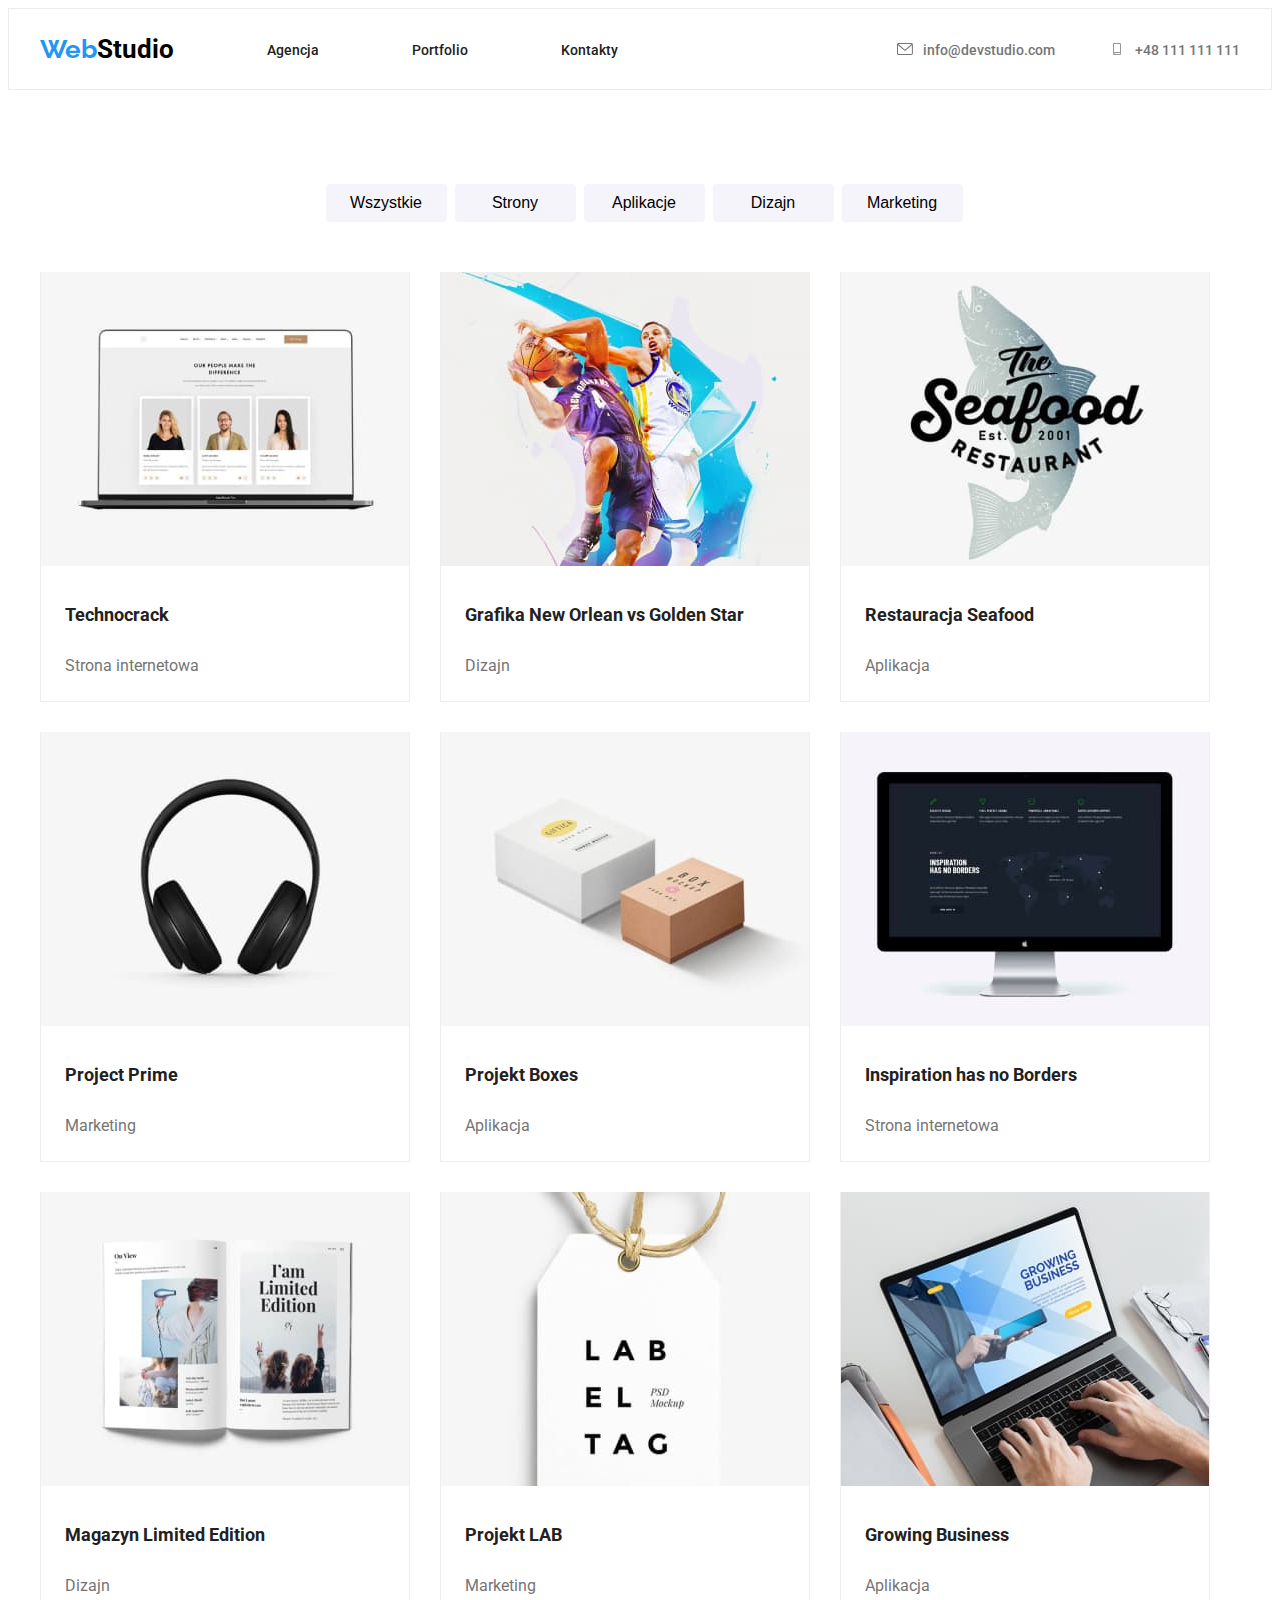
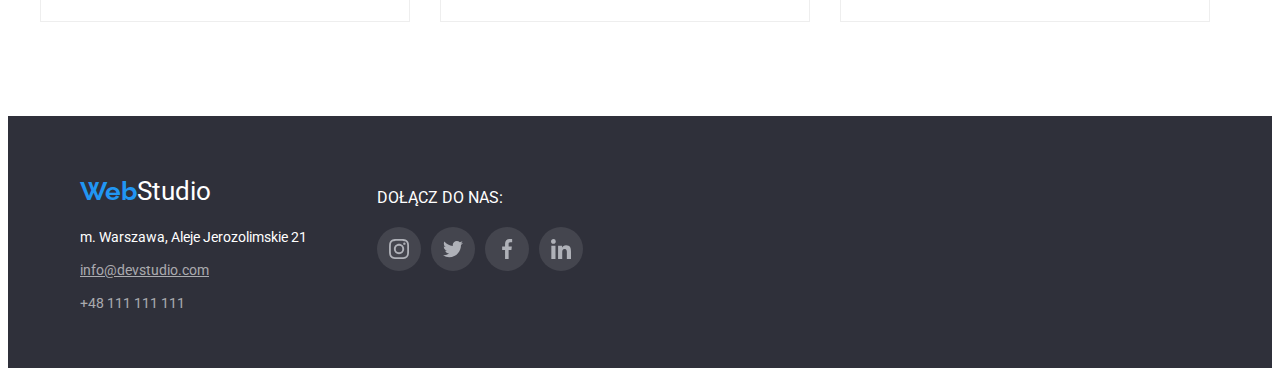
==== commit a3a34d74: "Update portfolio.html" ====
--- a/portfolio.html
+++ b/portfolio.html
@@ -34,7 +34,9 @@
               <a href="./index.html" class="web-navigation">Agencja</a>
             </li>
             <li>
-              <a href="./portfolio.html" class="web-navigation">Portfolio</a>
+              <a href="./portfolio.html" class="web-navigation is-active"
+                >Portfolio</a
+              >
             </li>
             <li><a href="#" class="web-navigation">Kontakty</a></li>
           </ul>
--- a/css/styles.css
+++ b/css/styles.css
@@ -125,7 +125,6 @@
   font-size: 14px;
   line-height: 16.41px;
   text-decoration: none;
-  margin-right: 227px;
   padding-left: 50px;
   font-weight: 500;
 }
@@ -161,8 +160,7 @@
 .list {
   list-style-type: none;
   display: flex;
-  margin-top: 0;
-  margin-bottom: 0;
+  margin: 0;
   padding-left: 0;
 }
 
@@ -447,6 +445,10 @@
   list-style: none;
 }
 
+.item {
+  cursor: pointer;
+}
+
 .item:hover {
   box-shadow: 0px 4px 4px rgba(0, 0, 0, 0.25);
 }
@@ -633,4 +635,28 @@
   border-radius: 50%;
   background-color: var(--main-background);
   border: 1px solid rgba(0, 0, 0, 0.1);
-}
+  cursor: pointer;
+}
+
+.box:hover .overlay {
+  transform: translatey(0);
+}
+
+.box {
+  position: relative;
+  overflow: hidden;
+}
+
+.overlay {
+  position: absolute;
+  bottom: 0;
+  right: 0;
+  width: 100%;
+  height: 100%;
+  background-color: var(--main-blue);
+  color: var(--main-background);
+  padding: 49px 45px 49px 24px;
+
+  transform: translatey(100%);
+  transition: transform 250ms ease;
+}
--- a/css/styles.css
+++ b/css/styles.css
@@ -125,7 +125,6 @@
   font-size: 14px;
   line-height: 16.41px;
   text-decoration: none;
-  margin-right: 227px;
   padding-left: 50px;
   font-weight: 500;
 }
@@ -161,8 +160,7 @@
 .list {
   list-style-type: none;
   display: flex;
-  margin-top: 0;
-  margin-bottom: 0;
+  margin: 0;
   padding-left: 0;
 }
 
@@ -447,6 +445,10 @@
   list-style: none;
 }
 
+.item {
+  cursor: pointer;
+}
+
 .item:hover {
   box-shadow: 0px 4px 4px rgba(0, 0, 0, 0.25);
 }
@@ -633,4 +635,28 @@
   border-radius: 50%;
   background-color: var(--main-background);
   border: 1px solid rgba(0, 0, 0, 0.1);
-}
+  cursor: pointer;
+}
+
+.box:hover .overlay {
+  transform: translatey(0);
+}
+
+.box {
+  position: relative;
+  overflow: hidden;
+}
+
+.overlay {
+  position: absolute;
+  bottom: 0;
+  right: 0;
+  width: 100%;
+  height: 100%;
+  background-color: var(--main-blue);
+  color: var(--main-background);
+  padding: 49px 45px 49px 24px;
+
+  transform: translatey(100%);
+  transition: transform 250ms ease;
+}
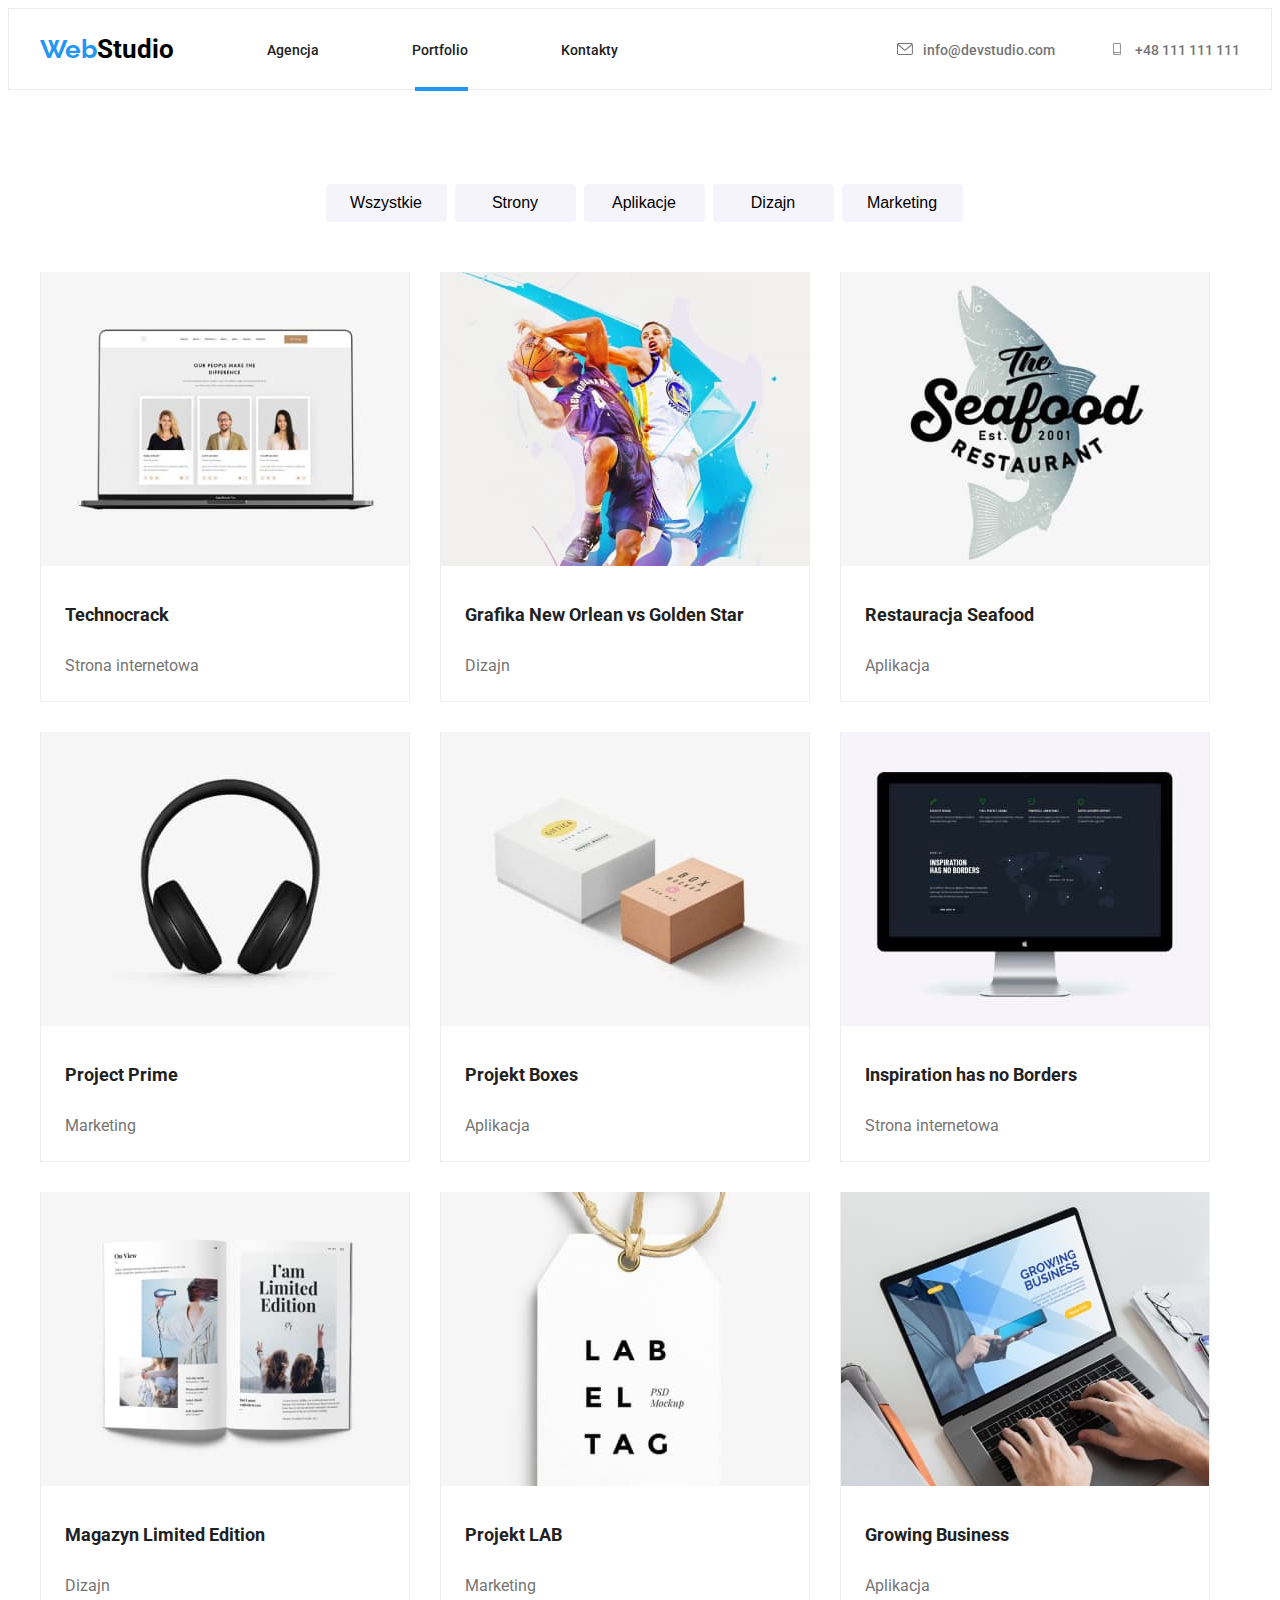
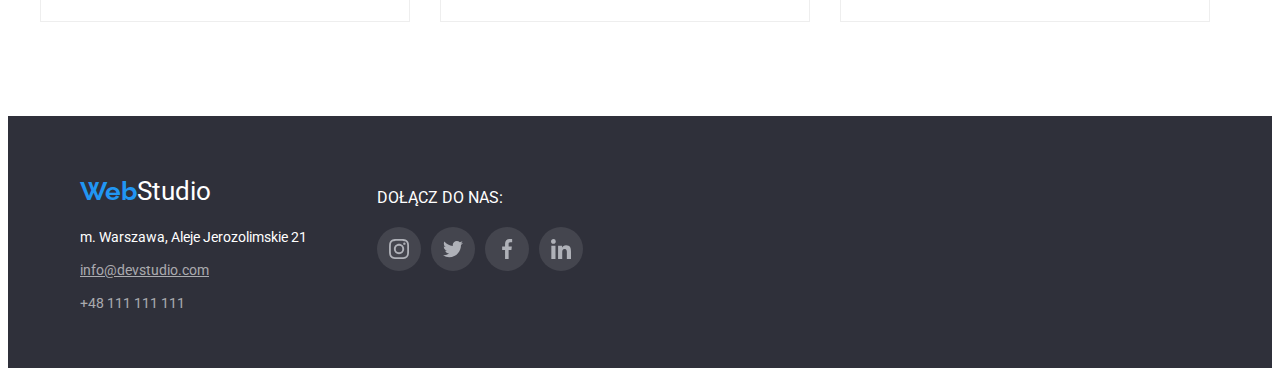
==== commit db28df0c: "Update portfolio.html" ====
--- a/portfolio.html
+++ b/portfolio.html
@@ -85,8 +85,8 @@
                     >Technocrack jest popularną platformą wykorzystywaną do
                     rozpowszechniania koronawirusa. Firmy wykorzystują tę
                     platformę do celów szpiegowskich i ataków na
-                    niezabezpieczone serwery konkurencji</span
-                  >
+                    niezabezpieczone serwery konkurencji
+                  </span>
                 </div>
                 <figcaption class="projects">
                   <p class="project-name">Technocrack</p>
@@ -104,11 +104,20 @@
                     width="370"
                     height="294"
                   />
-                  <span class="overlay"></span>
-                </div>
-                <figcaption class="projects">
-                  <p class="project-name">Grafika New Orlean vs Golden Star</p>
-                  <p class="project-category">Dizajn</p>
+                  <span class="overlay"
+                    >Technocrack jest popularną platformą wykorzystywaną do
+                    rozpowszechniania koronawirusa. Firmy wykorzystują tę
+                    platformę do celów szpiegowskich i ataków na
+                    niezabezpieczone serwery konkurencji</span
+                  >
+                </div>
+                <figcaption>
+                  <div class="projects">
+                    <p class="project-name">
+                      Grafika New Orlean vs Golden Star
+                    </p>
+                    <p class="project-category">Dizajn</p>
+                  </div>
                 </figcaption>
               </figure>
             </li>
@@ -122,7 +131,12 @@
                     width="370"
                     height="294"
                   />
-                  <span class="overlay"></span>
+                  <span class="overlay"
+                    >Technocrack jest popularną platformą wykorzystywaną do
+                    rozpowszechniania koronawirusa. Firmy wykorzystują tę
+                    platformę do celów szpiegowskich i ataków na
+                    niezabezpieczone serwery konkurencji</span
+                  >
                 </div>
                 <figcaption class="projects">
                   <p class="project-name">Restauracja Seafood</p>
@@ -140,7 +154,12 @@
                     width="370"
                     height="294"
                   />
-                  <span class="overlay"></span>
+                  <span class="overlay"
+                    >Technocrack jest popularną platformą wykorzystywaną do
+                    rozpowszechniania koronawirusa. Firmy wykorzystują tę
+                    platformę do celów szpiegowskich i ataków na
+                    niezabezpieczone serwery konkurencji</span
+                  >
                 </div>
                 <figcaption class="projects">
                   <p class="project-name">Project Prime</p>
@@ -158,7 +177,12 @@
                     width="370"
                     height="294"
                   />
-                  <span class="overlay"></span>
+                  <span class="overlay">
+                    Technocrack jest popularną platformą wykorzystywaną do
+                    rozpowszechniania koronawirusa. Firmy wykorzystują tę
+                    platformę do celów szpiegowskich i ataków na
+                    niezabezpieczone serwery konkurencji.
+                  </span>
                 </div>
                 <figcaption class="projects">
                   <p class="project-name">Projekt Boxes</p>
@@ -176,7 +200,12 @@
                     width="370"
                     height="294"
                   />
-                  <span class="overlay"></span>
+                  <span class="overlay"
+                    >Technocrack jest popularną platformą wykorzystywaną do
+                    rozpowszechniania koronawirusa. Firmy wykorzystują tę
+                    platformę do celów szpiegowskich i ataków na
+                    niezabezpieczone serwery konku</span
+                  >
                 </div>
                 <figcaption class="projects">
                   <p class="project-name">Inspiration has no Borders</p>
@@ -194,7 +223,12 @@
                     width="370"
                     height="294"
                   />
-                  <span class="overlay"></span>
+                  <span class="overlay">
+                    Technocrack jest popularną platformą wykorzystywaną do
+                    rozpowszechniania koronawirusa. Firmy wykorzystują tę
+                    platformę do celów szpiegowskich i ataków na
+                    niezabezpieczone serwery konkurencji
+                  </span>
                 </div>
                 <figcaption class="projects">
                   <p class="project-name">Magazyn Limited Edition</p>
@@ -212,7 +246,12 @@
                     width="370"
                     height="294"
                   />
-                  <span class="overlay"></span>
+                  <span class="overlay"
+                    >Technocrack jest popularną platformą wykorzystywaną do
+                    rozpowszechniania koronawirusa. Firmy wykorzystują tę
+                    platformę do celów szpiegowskich i ataków na
+                    niezabezpieczone serwery konkurencji</span
+                  >
                 </div>
                 <figcaption class="projects">
                   <p class="project-name">Projekt LAB</p>
@@ -230,7 +269,12 @@
                     width="370"
                     height="294"
                   />
-                  <span class="overlay"></span>
+                  <span class="overlay"
+                    >Technocrack jest popularną platformą wykorzystywaną do
+                    rozpowszechniania koronawirusa. Firmy wykorzystują tę
+                    platformę do celów szpiegowskich i ataków na
+                    niezabezpieczone serwery konkurencji</span
+                  >
                 </div>
                 <figcaption class="projects">
                   <p class="project-name">Growing Business</p>
--- a/css/styles.css
+++ b/css/styles.css
@@ -353,6 +353,8 @@
   color: var(--main-background);
   text-transform: uppercase;
   font-weight: 700px;
+  text-align: center;
+  line-height: 75px;
 }
 
 .lorem {
@@ -660,3 +662,17 @@
   transform: translatey(100%);
   transition: transform 250ms ease;
 }
+
+.is-active::after {
+  content: "";
+  background-color: var(--main-blue);
+  width: 53px;
+  height: 4px;
+  position: absolute;
+  top: 45px;
+  right: 0;
+}
+
+.is-active {
+  position: relative;
+}
--- a/css/styles.css
+++ b/css/styles.css
@@ -353,6 +353,8 @@
   color: var(--main-background);
   text-transform: uppercase;
   font-weight: 700px;
+  text-align: center;
+  line-height: 75px;
 }
 
 .lorem {
@@ -660,3 +662,17 @@
   transform: translatey(100%);
   transition: transform 250ms ease;
 }
+
+.is-active::after {
+  content: "";
+  background-color: var(--main-blue);
+  width: 53px;
+  height: 4px;
+  position: absolute;
+  top: 45px;
+  right: 0;
+}
+
+.is-active {
+  position: relative;
+}
